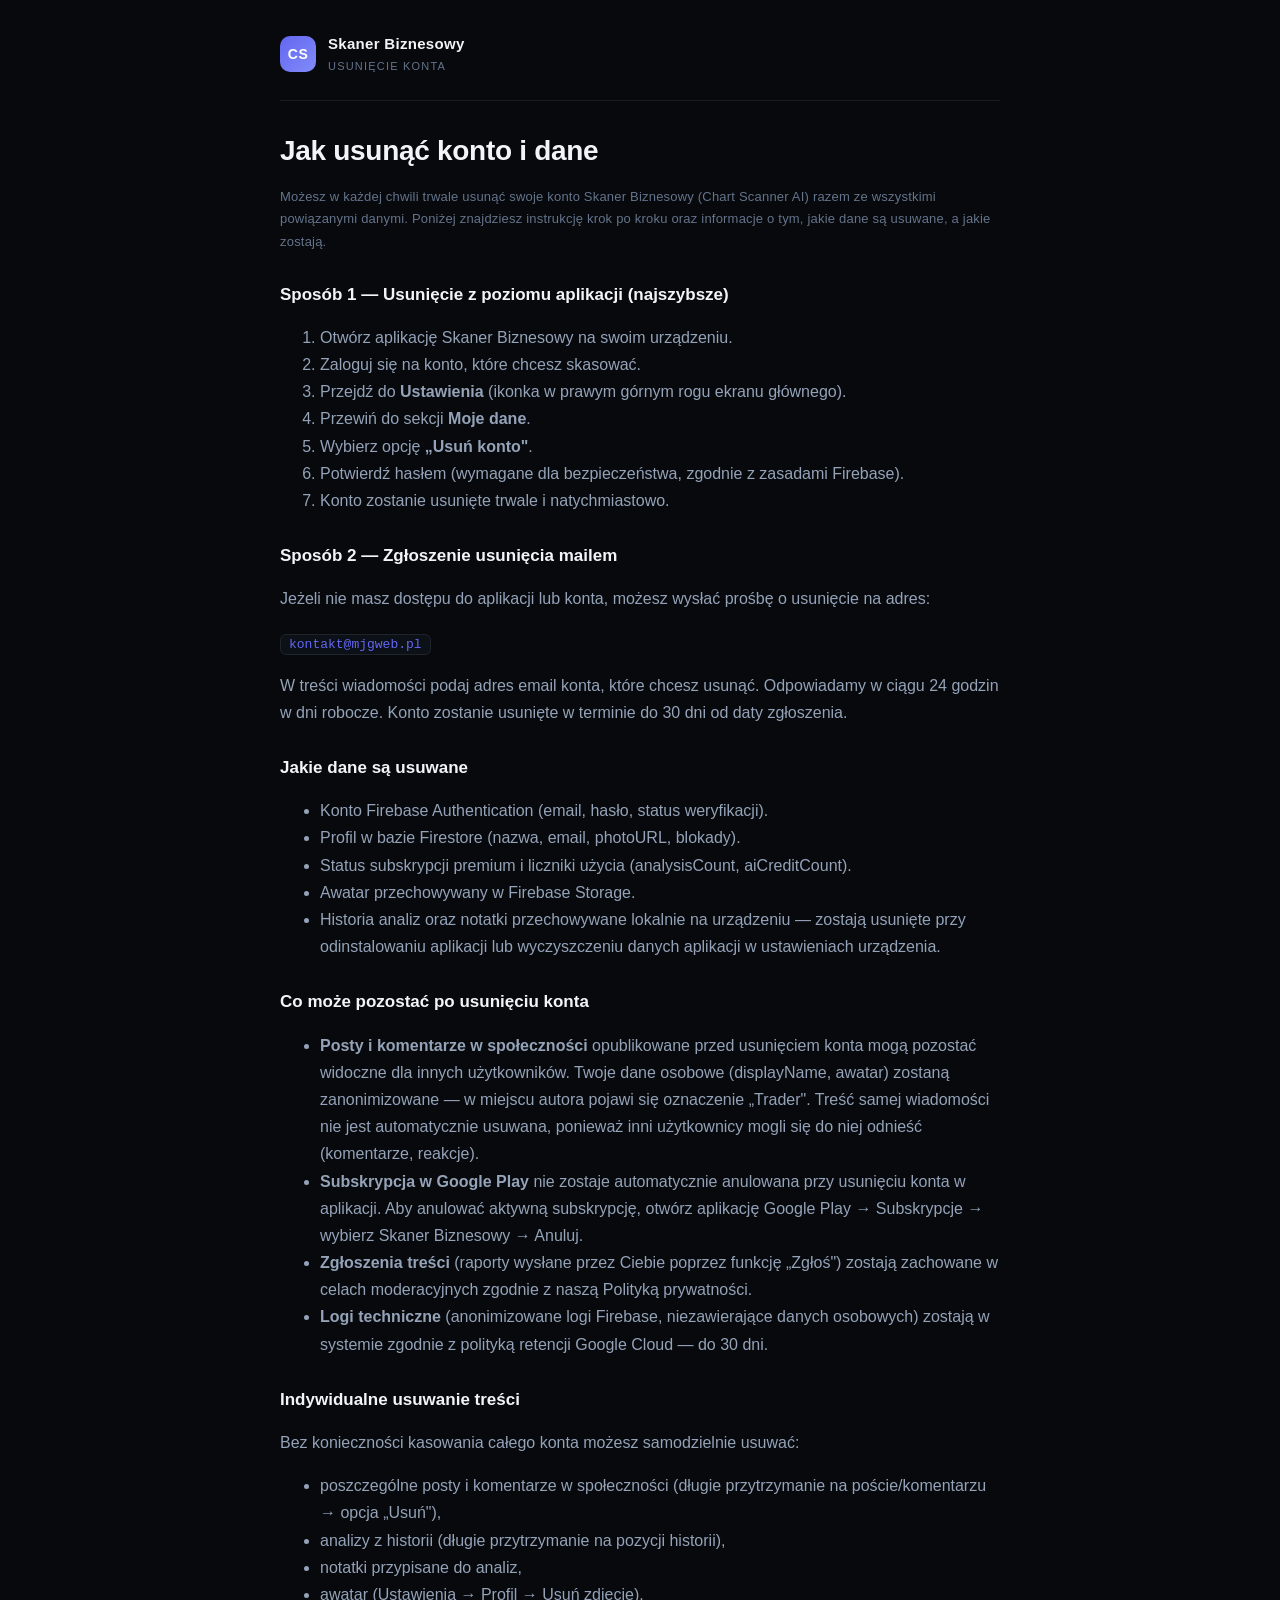
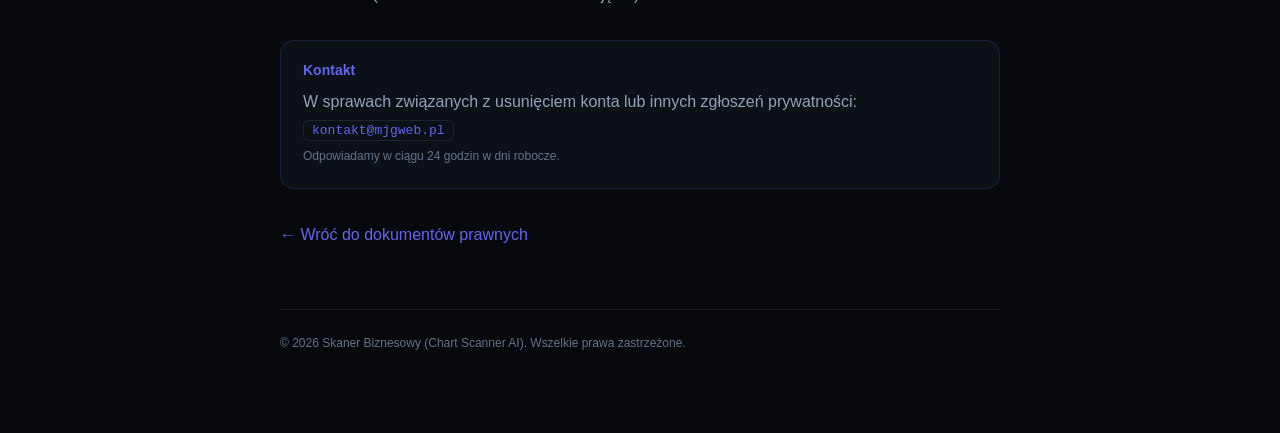
==== delete-account.html @ 1a4c1c3b "Add account deletion page for Play Console compliance Required by Google Play policy — users must be" ====
<!DOCTYPE html>
<html lang="pl">
<head>
  <meta charset="UTF-8" />
  <meta name="viewport" content="width=device-width, initial-scale=1.0" />
  <meta name="description" content="Skaner Biznesowy / Chart Scanner AI — jak usunąć konto i powiązane dane." />
  <title>Usunięcie konta — Skaner Biznesowy</title>
  <link rel="stylesheet" href="style.css" />
</head>
<body>
  <div class="wrap">
    <header class="top">
      <div class="logo">CS</div>
      <div class="brand">
        Skaner Biznesowy
        <small>Usunięcie konta</small>
      </div>
    </header>

    <h1>Jak usunąć konto i dane</h1>

    <p class="lead">
      Możesz w każdej chwili trwale usunąć swoje konto Skaner Biznesowy
      (Chart Scanner AI) razem ze wszystkimi powiązanymi danymi.
      Poniżej znajdziesz instrukcję krok po kroku oraz informacje o tym,
      jakie dane są usuwane, a jakie zostają.
    </p>

    <h2>Sposób 1 — Usunięcie z poziomu aplikacji (najszybsze)</h2>
    <ol>
      <li>Otwórz aplikację Skaner Biznesowy na swoim urządzeniu.</li>
      <li>Zaloguj się na konto, które chcesz skasować.</li>
      <li>Przejdź do <strong>Ustawienia</strong> (ikonka w prawym górnym rogu ekranu głównego).</li>
      <li>Przewiń do sekcji <strong>Moje dane</strong>.</li>
      <li>Wybierz opcję <strong>„Usuń konto"</strong>.</li>
      <li>Potwierdź hasłem (wymagane dla bezpieczeństwa, zgodnie z zasadami Firebase).</li>
      <li>Konto zostanie usunięte trwale i natychmiastowo.</li>
    </ol>

    <h2>Sposób 2 — Zgłoszenie usunięcia mailem</h2>
    <p>
      Jeżeli nie masz dostępu do aplikacji lub konta, możesz wysłać prośbę
      o usunięcie na adres:
    </p>
    <p>
      <code class="email">kontakt@mjgweb.pl</code>
    </p>
    <p>
      W treści wiadomości podaj adres email konta, które chcesz usunąć.
      Odpowiadamy w ciągu 24 godzin w dni robocze.
      Konto zostanie usunięte w terminie do 30 dni od daty zgłoszenia.
    </p>

    <h2>Jakie dane są usuwane</h2>
    <ul>
      <li>Konto Firebase Authentication (email, hasło, status weryfikacji).</li>
      <li>Profil w bazie Firestore (nazwa, email, photoURL, blokady).</li>
      <li>Status subskrypcji premium i liczniki użycia (analysisCount, aiCreditCount).</li>
      <li>Awatar przechowywany w Firebase Storage.</li>
      <li>Historia analiz oraz notatki przechowywane lokalnie na urządzeniu
        — zostają usunięte przy odinstalowaniu aplikacji lub wyczyszczeniu
        danych aplikacji w ustawieniach urządzenia.</li>
    </ul>

    <h2>Co może pozostać po usunięciu konta</h2>
    <ul>
      <li>
        <strong>Posty i komentarze w społeczności</strong> opublikowane przed usunięciem konta
        mogą pozostać widoczne dla innych użytkowników. Twoje dane osobowe
        (displayName, awatar) zostaną zanonimizowane — w miejscu autora pojawi
        się oznaczenie „Trader". Treść samej wiadomości nie jest automatycznie usuwana,
        ponieważ inni użytkownicy mogli się do niej odnieść (komentarze, reakcje).
      </li>
      <li>
        <strong>Subskrypcja w Google Play</strong> nie zostaje automatycznie anulowana
        przy usunięciu konta w aplikacji. Aby anulować aktywną subskrypcję,
        otwórz aplikację Google Play → Subskrypcje → wybierz Skaner Biznesowy → Anuluj.
      </li>
      <li>
        <strong>Zgłoszenia treści</strong> (raporty wysłane przez Ciebie poprzez funkcję „Zgłoś")
        zostają zachowane w celach moderacyjnych zgodnie z naszą Polityką prywatności.
      </li>
      <li>
        <strong>Logi techniczne</strong> (anonimizowane logi Firebase, niezawierające danych osobowych)
        zostają w systemie zgodnie z polityką retencji Google Cloud — do 30 dni.
      </li>
    </ul>

    <h2>Indywidualne usuwanie treści</h2>
    <p>
      Bez konieczności kasowania całego konta możesz samodzielnie usuwać:
    </p>
    <ul>
      <li>poszczególne posty i komentarze w społeczności
        (długie przytrzymanie na poście/komentarzu → opcja „Usuń"),</li>
      <li>analizy z historii (długie przytrzymanie na pozycji historii),</li>
      <li>notatki przypisane do analiz,</li>
      <li>awatar (Ustawienia → Profil → Usuń zdjęcie).</li>
    </ul>

    <div class="contact">
      <h3>Kontakt</h3>
      <p>W sprawach związanych z usunięciem konta lub innych zgłoszeń prywatności:
        <code class="email">kontakt@mjgweb.pl</code>
      </p>
      <p style="font-size: 12px; color: var(--dim);">
        Odpowiadamy w ciągu 24 godzin w dni robocze.
      </p>
    </div>

    <p style="margin-top: 32px;">
      <a href="index.html">← Wróć do dokumentów prawnych</a>
    </p>

    <footer>
      &copy; 2026 Skaner Biznesowy (Chart Scanner AI). Wszelkie prawa zastrzeżone.
    </footer>
  </div>
</body>
</html>
---- style.css ----
:root {
  --bg: #07090D;
  --bg-card: #0C1118;
  --border: rgba(255, 255, 255, 0.08);
  --text: #F1F5F9;
  --muted: #94A3B8;
  --dim: #64748B;
  --indigo: #6366F1;
  --indigo-soft: rgba(99, 102, 241, 0.18);
  --warn: #F59E0B;
  --warn-soft: rgba(245, 158, 11, 0.12);
  --danger: #EF4444;
}

* { box-sizing: border-box; }

html, body {
  margin: 0;
  padding: 0;
  background: var(--bg);
  color: var(--text);
  font-family: -apple-system, BlinkMacSystemFont, "Segoe UI", Roboto, Oxygen,
    Ubuntu, Cantarell, sans-serif;
  font-size: 16px;
  line-height: 1.6;
  -webkit-font-smoothing: antialiased;
}

a { color: var(--indigo); text-decoration: none; }
a:hover { text-decoration: underline; }

.wrap {
  max-width: 760px;
  margin: 0 auto;
  padding: 32px 20px 80px;
}

header.top {
  display: flex;
  align-items: center;
  gap: 12px;
  padding-bottom: 24px;
  border-bottom: 1px solid var(--border);
  margin-bottom: 28px;
}

.logo {
  width: 36px;
  height: 36px;
  border-radius: 10px;
  background: linear-gradient(135deg, var(--indigo), #818CF8);
  display: flex;
  align-items: center;
  justify-content: center;
  color: #fff;
  font-weight: 800;
  font-size: 14px;
  letter-spacing: 0.5px;
}

.brand {
  font-weight: 800;
  font-size: 15px;
  letter-spacing: 0.3px;
}

.brand small {
  display: block;
  color: var(--dim);
  font-size: 11px;
  font-weight: 500;
  letter-spacing: 1.2px;
  text-transform: uppercase;
  margin-top: 2px;
}

nav.tabs {
  margin-left: auto;
  display: flex;
  gap: 4px;
  font-size: 13px;
}
nav.tabs a {
  padding: 8px 12px;
  border-radius: 8px;
  color: var(--muted);
  font-weight: 600;
}
nav.tabs a.active {
  background: var(--indigo-soft);
  color: var(--indigo);
}

h1 {
  font-size: 28px;
  margin: 0 0 6px;
  letter-spacing: -0.3px;
}
h2 {
  font-size: 17px;
  margin: 28px 0 8px;
  color: var(--text);
}
h3 {
  font-size: 14px;
  margin: 16px 0 6px;
  color: var(--muted);
  font-weight: 700;
}

p, li {
  color: var(--muted);
  line-height: 1.7;
}

.lead {
  color: var(--dim);
  font-size: 13px;
  letter-spacing: 0.2px;
}

.meta {
  display: inline-flex;
  align-items: center;
  gap: 8px;
  background: var(--bg-card);
  border: 1px solid var(--border);
  padding: 6px 12px;
  border-radius: 999px;
  font-size: 12px;
  color: var(--dim);
  font-weight: 600;
  margin: 6px 0 24px;
}

.section {
  background: var(--bg-card);
  border: 1px solid var(--border);
  border-radius: 14px;
  padding: 18px 22px;
  margin-bottom: 14px;
}

.warn {
  background: var(--warn-soft);
  border: 1px solid rgba(245, 158, 11, 0.35);
  border-radius: 14px;
  padding: 16px 20px;
  margin-bottom: 24px;
}
.warn h3 {
  color: var(--warn);
  margin: 0 0 6px;
  text-transform: uppercase;
  letter-spacing: 1.2px;
  font-size: 12px;
}
.warn p { color: var(--text); margin: 0; }

.contact {
  background: var(--bg-card);
  border: 1px solid var(--indigo-soft);
  border-radius: 14px;
  padding: 18px 22px;
  margin-top: 32px;
}
.contact h3 {
  color: var(--indigo);
  margin: 0 0 6px;
}
.contact p { margin: 4px 0; }

footer {
  margin-top: 60px;
  padding-top: 24px;
  border-top: 1px solid var(--border);
  font-size: 12px;
  color: var(--dim);
}

.toc {
  background: var(--bg-card);
  border: 1px solid var(--border);
  border-radius: 12px;
  padding: 14px 18px;
  margin-bottom: 28px;
}
.toc strong {
  display: block;
  color: var(--text);
  font-size: 12px;
  letter-spacing: 1.2px;
  text-transform: uppercase;
  margin-bottom: 8px;
}
.toc ol {
  margin: 0;
  padding-left: 20px;
  color: var(--muted);
  font-size: 13px;
}
.toc ol a { color: var(--muted); }
.toc ol a:hover { color: var(--indigo); }

ul.simple {
  padding-left: 18px;
}
ul.simple li {
  margin-bottom: 6px;
}

.cta-row {
  display: grid;
  grid-template-columns: 1fr 1fr;
  gap: 14px;
  margin-top: 24px;
}
@media (max-width: 540px) {
  .cta-row { grid-template-columns: 1fr; }
}
.cta {
  background: var(--bg-card);
  border: 1px solid var(--border);
  border-radius: 14px;
  padding: 22px;
  display: block;
}
.cta:hover { border-color: var(--indigo); text-decoration: none; }
.cta h3 { color: var(--text); margin: 0 0 6px; font-size: 16px; }
.cta p { margin: 0; color: var(--dim); font-size: 13px; }

code.email {
  background: var(--bg-card);
  border: 1px solid var(--border);
  padding: 2px 8px;
  border-radius: 6px;
  font-family: ui-monospace, "SF Mono", Menlo, Consolas, monospace;
  font-size: 13px;
  color: var(--indigo);
}
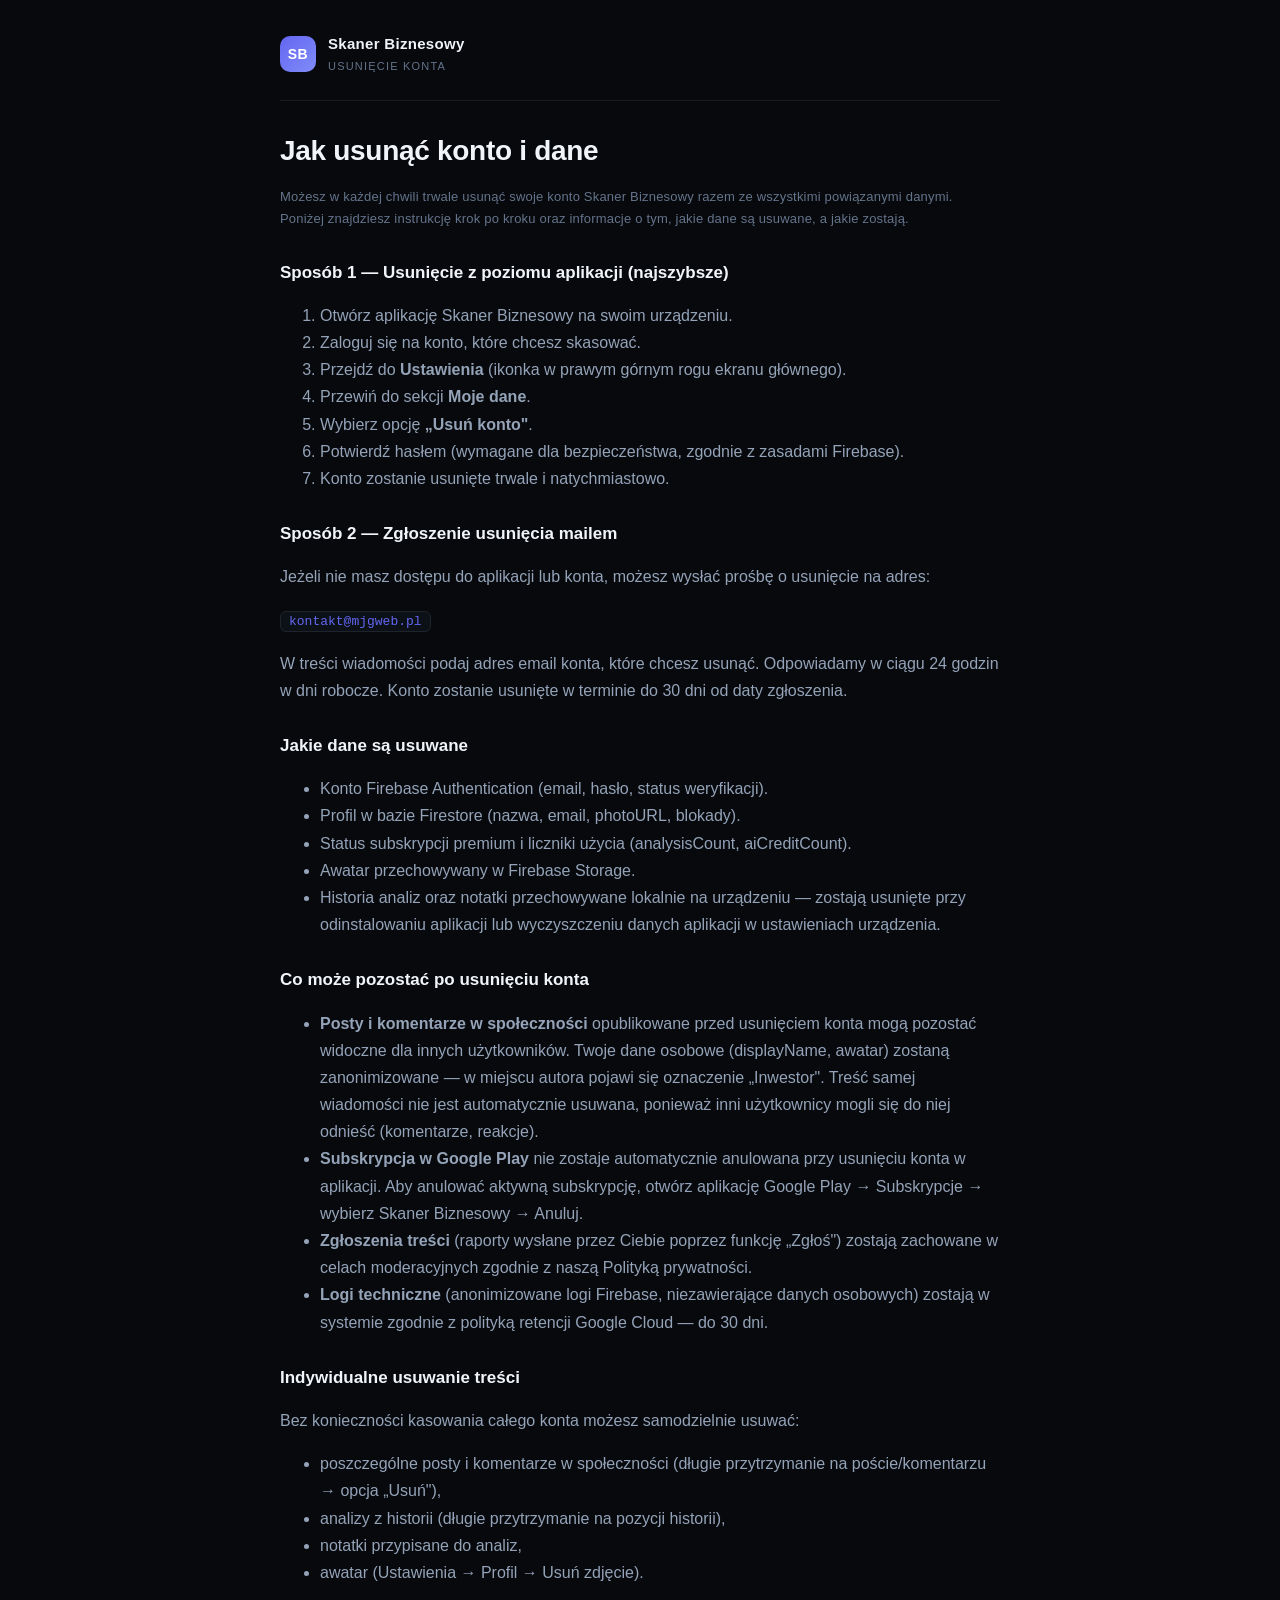
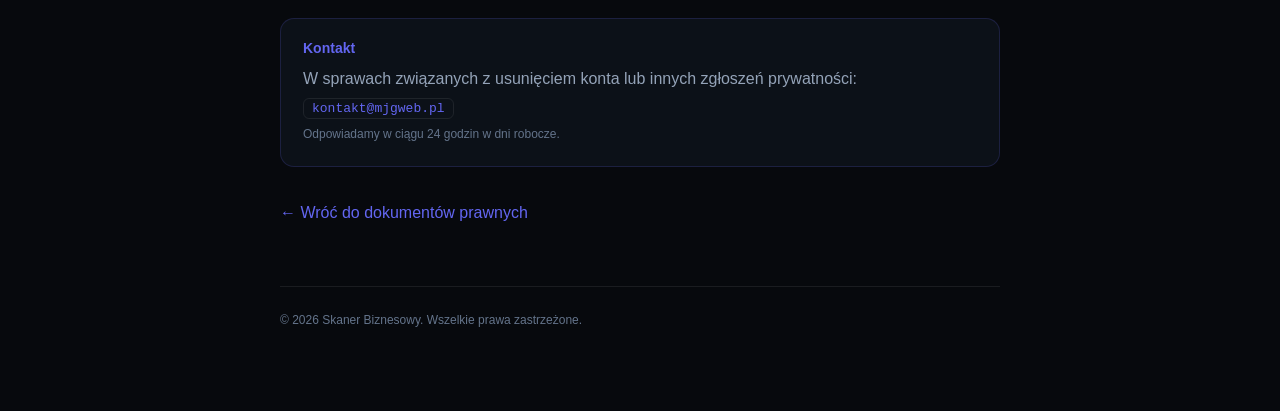
==== commit 9a76ed3d: "Rebrand: Chart Scanner AI -> Skaner Biznesowy, AI Coach -> AI Asystent - Pelny rebrand brandu we wsz" ====
--- a/delete-account.html
+++ b/delete-account.html
@@ -3,14 +3,14 @@
 <head>
   <meta charset="UTF-8" />
   <meta name="viewport" content="width=device-width, initial-scale=1.0" />
-  <meta name="description" content="Skaner Biznesowy / Chart Scanner AI — jak usunąć konto i powiązane dane." />
+  <meta name="description" content="Skaner Biznesowy — jak usunąć konto i powiązane dane." />
   <title>Usunięcie konta — Skaner Biznesowy</title>
   <link rel="stylesheet" href="style.css" />
 </head>
 <body>
   <div class="wrap">
     <header class="top">
-      <div class="logo">CS</div>
+      <div class="logo">SB</div>
       <div class="brand">
         Skaner Biznesowy
         <small>Usunięcie konta</small>
@@ -21,7 +21,7 @@
 
     <p class="lead">
       Możesz w każdej chwili trwale usunąć swoje konto Skaner Biznesowy
-      (Chart Scanner AI) razem ze wszystkimi powiązanymi danymi.
+      razem ze wszystkimi powiązanymi danymi.
       Poniżej znajdziesz instrukcję krok po kroku oraz informacje o tym,
       jakie dane są usuwane, a jakie zostają.
     </p>
@@ -68,7 +68,7 @@
         <strong>Posty i komentarze w społeczności</strong> opublikowane przed usunięciem konta
         mogą pozostać widoczne dla innych użytkowników. Twoje dane osobowe
         (displayName, awatar) zostaną zanonimizowane — w miejscu autora pojawi
-        się oznaczenie „Trader". Treść samej wiadomości nie jest automatycznie usuwana,
+        się oznaczenie „Inwestor". Treść samej wiadomości nie jest automatycznie usuwana,
         ponieważ inni użytkownicy mogli się do niej odnieść (komentarze, reakcje).
       </li>
       <li>
@@ -113,7 +113,7 @@
     </p>
 
     <footer>
-      &copy; 2026 Skaner Biznesowy (Chart Scanner AI). Wszelkie prawa zastrzeżone.
+      &copy; 2026 Skaner Biznesowy. Wszelkie prawa zastrzeżone.
     </footer>
   </div>
 </body>
